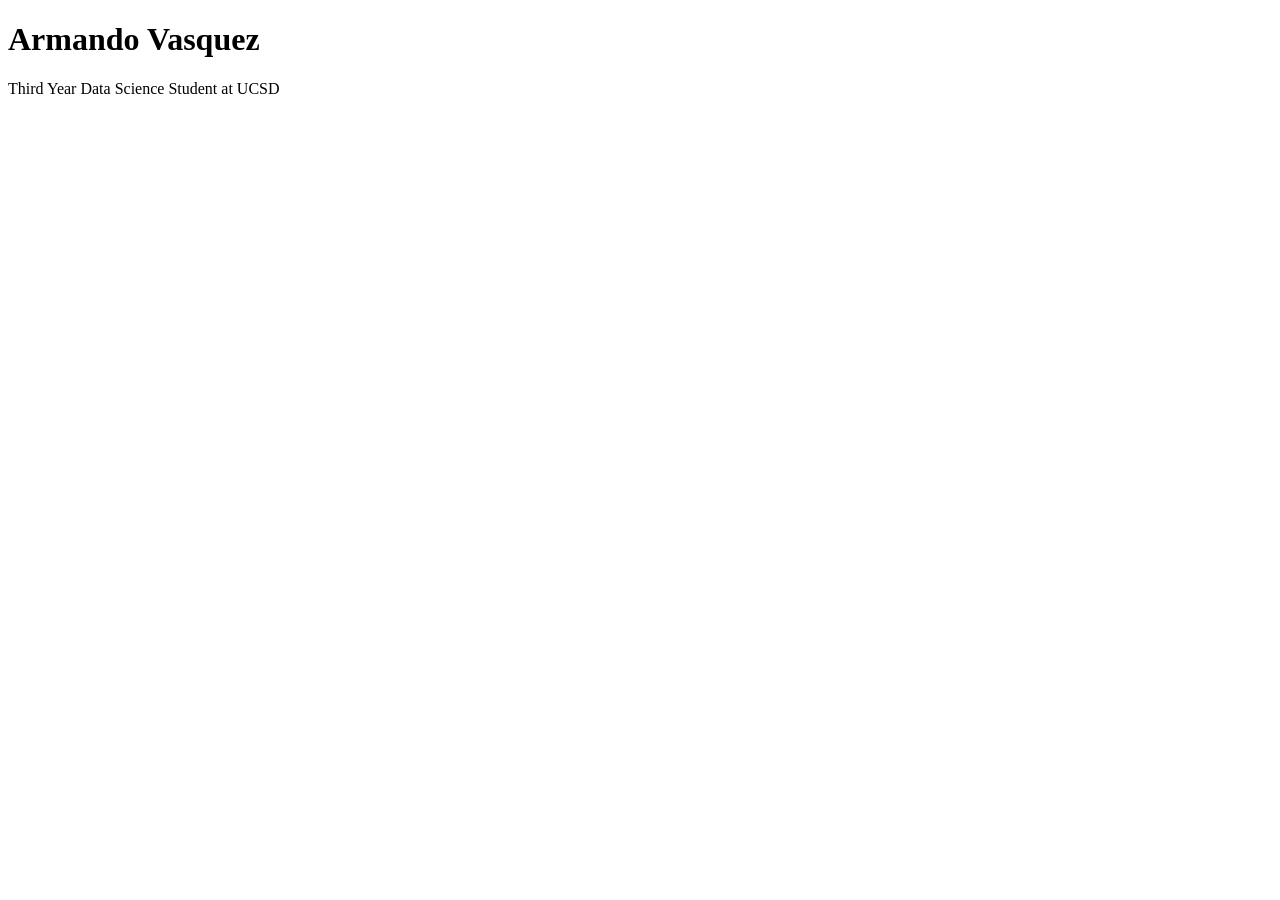
==== index.html @ a0787f5e "Create index.html Created index.html" ====
<!DOCTYPE html>
<html lang="en">
<head>
    <meta charset="UTF-8">
    <meta name="viewport" content="width=device-width, initial-scale=1.0">
    <title>Armando Vasquez: Personal site and portfolio</title>
</head>
<body>
    <h1>Armando Vasquez</h1>
    <p>Third Year Data Science Student at UCSD</p>
</body>
</html>
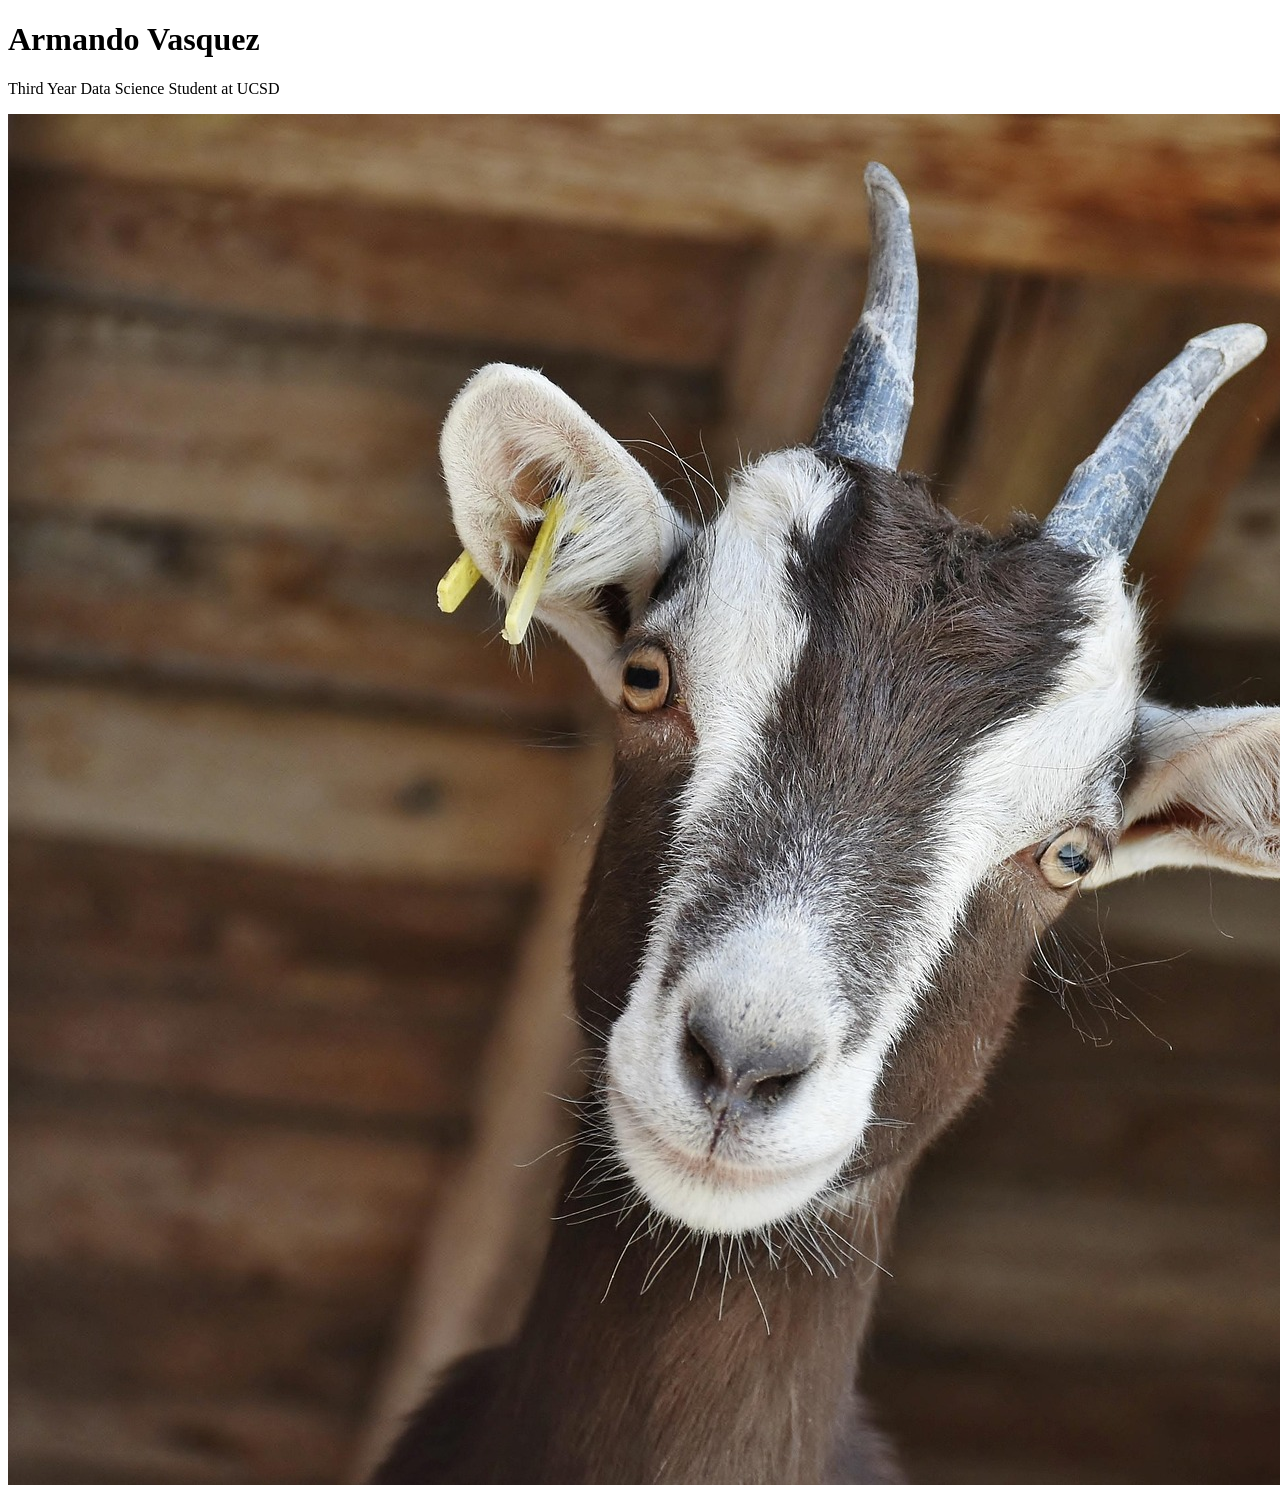
==== commit 84b79291: "create images" ====
--- a/index.html
+++ b/index.html
@@ -8,5 +8,6 @@
 <body>
     <h1>Armando Vasquez</h1>
     <p>Third Year Data Science Student at UCSD</p>
+    <img src="images/goatpicture.jpg" alt="Picture of smiling goat">
 </body>
 </html>
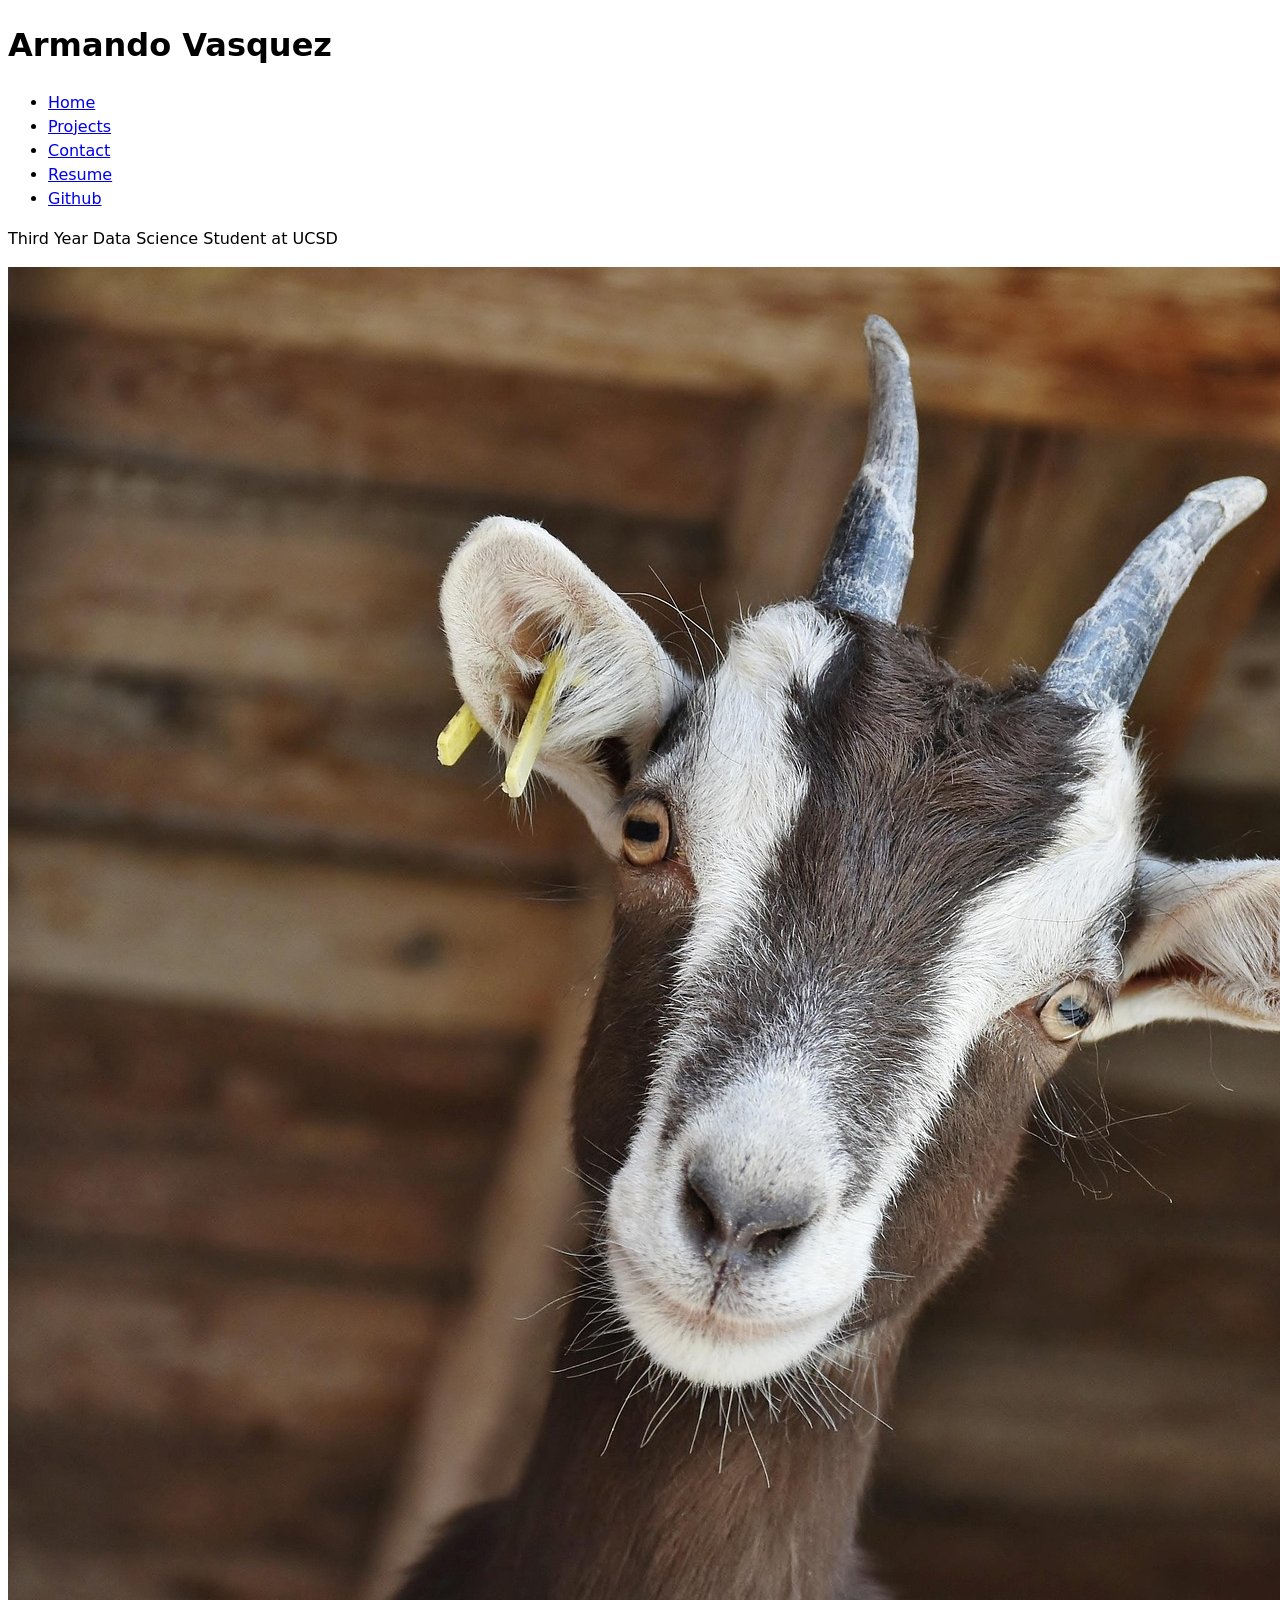
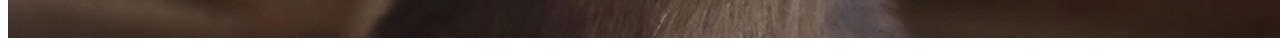
==== commit 205dbdce: "update pages" ====
--- a/index.html
+++ b/index.html
@@ -4,9 +4,19 @@
     <meta charset="UTF-8">
     <meta name="viewport" content="width=device-width, initial-scale=1.0">
     <title>Armando Vasquez: Personal site and portfolio</title>
+    <link rel="stylesheet" href="style.css">
 </head>
 <body>
     <h1>Armando Vasquez</h1>
+    <nav>
+        <ul>
+        <li><a href="index.html">Home</a></li>
+        <li><a href="projects/index.html">Projects</a></li>
+        <li><a href="contact/index.html">Contact</a></li>
+        <li><a href="resume/index.html">Resume</a></li>
+        <li><a href="https://github.com/armando2006vz" target="_blank">Github</a></li>
+        </ul>   
+    </nav>
     <p>Third Year Data Science Student at UCSD</p>
     <img src="images/goatpicture.jpg" alt="Picture of smiling goat">
 </body>
--- a/style.css
+++ b/style.css
@@ -0,0 +1,9 @@
+body {
+  /* Set line height to 1.5 times the font size
+	   and use the OS’s UI font as the website font
+	 */
+  font: 100%/1.5 system-ui;
+}
+header {
+      text-align: center;
+}
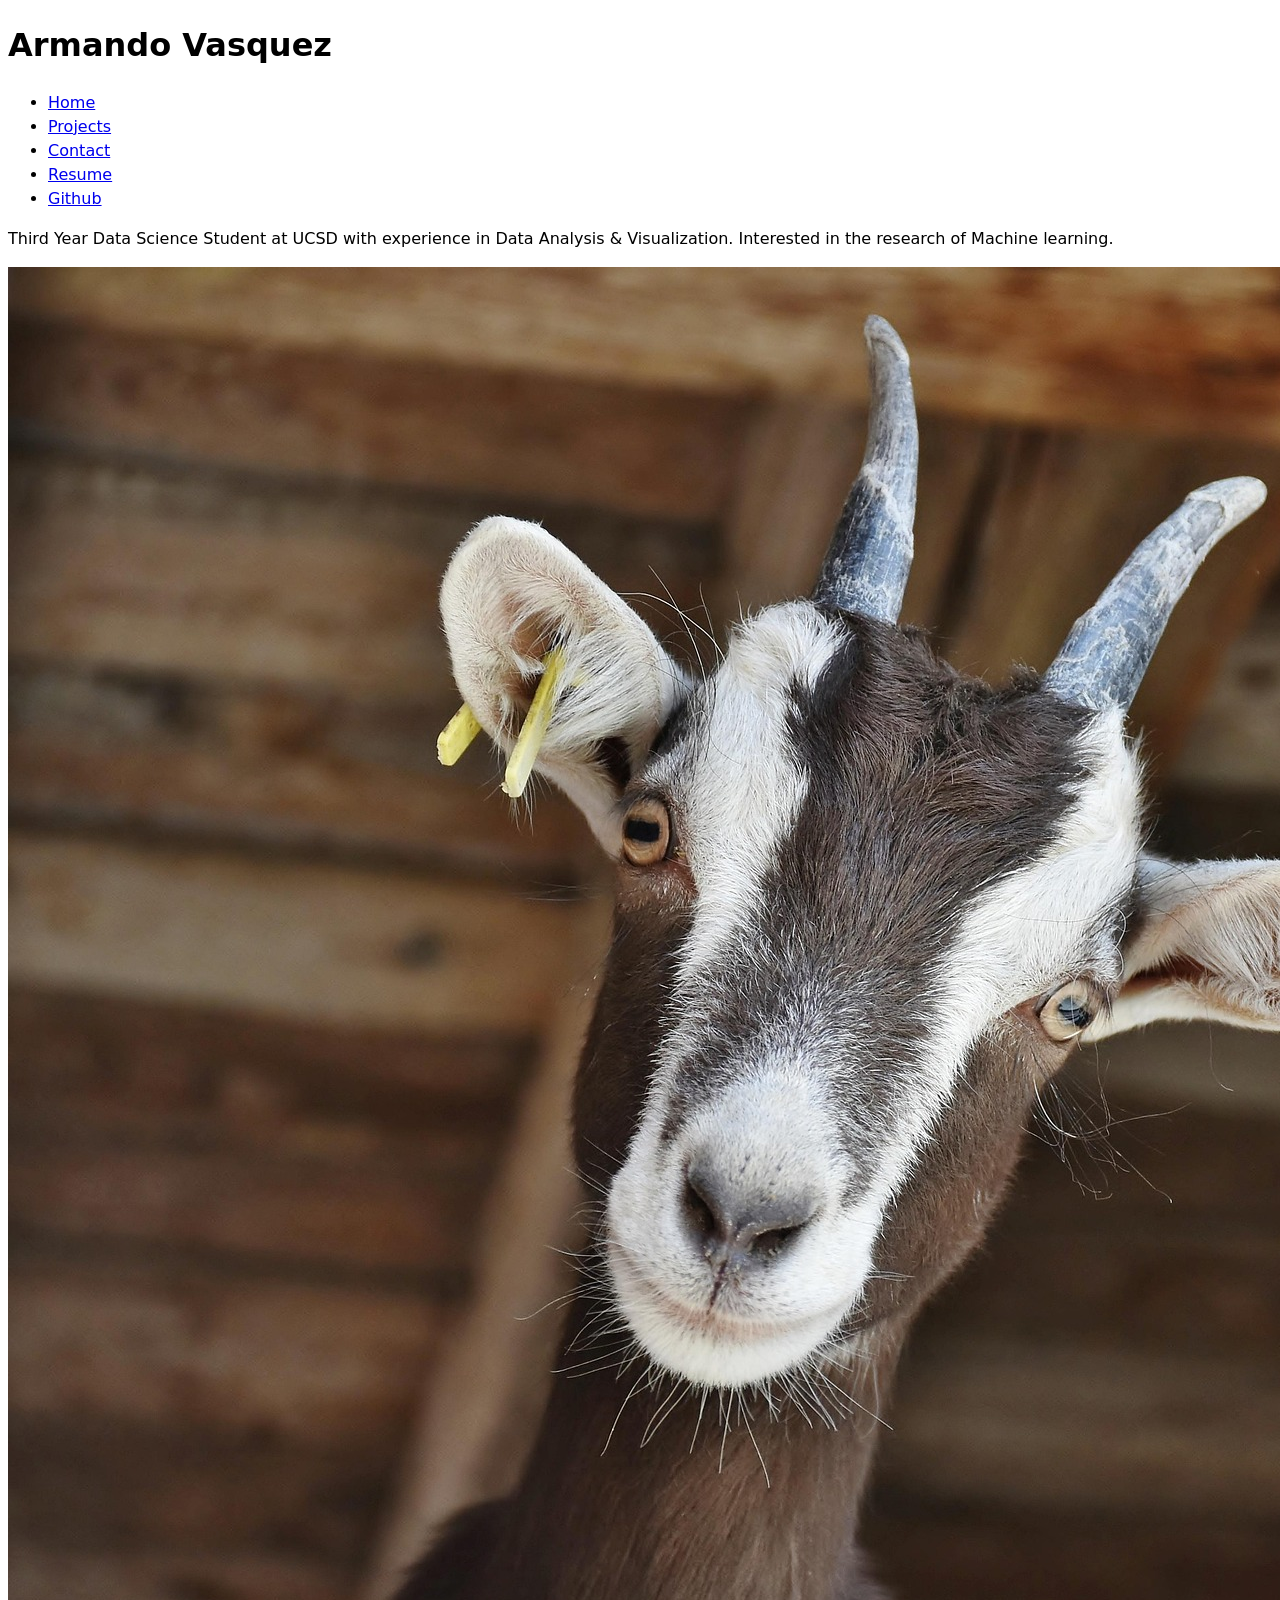
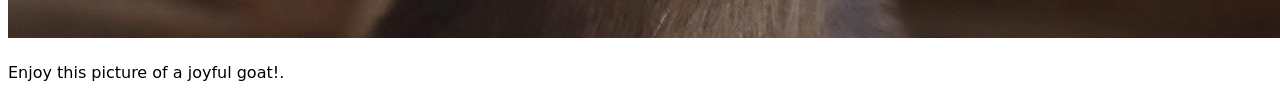
==== commit 7337ae69: "Update index.html" ====
--- a/index.html
+++ b/index.html
@@ -17,7 +17,9 @@
         <li><a href="https://github.com/armando2006vz" target="_blank">Github</a></li>
         </ul>   
     </nav>
-    <p>Third Year Data Science Student at UCSD</p>
+    <p>Third Year Data Science Student at UCSD with experience in Data Analysis & Visualization. Interested in the research of Machine learning.</p>
     <img src="images/goatpicture.jpg" alt="Picture of smiling goat">
+    <p>Enjoy this picture of a joyful goat!.</p>
+
 </body>
 </html>
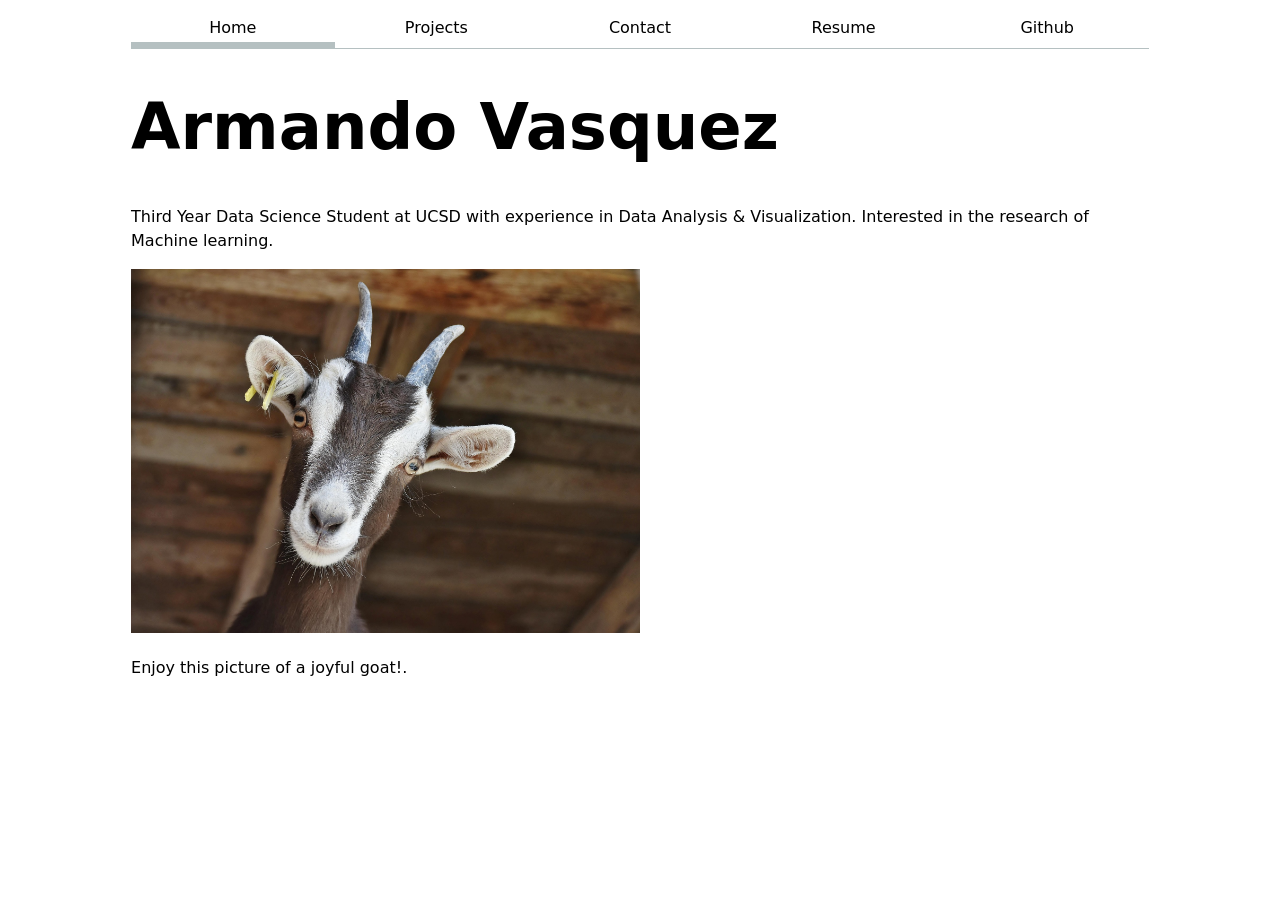
==== commit b3513442: "Lab 2 page Updates" ====
--- a/index.html
+++ b/index.html
@@ -7,16 +7,16 @@
     <link rel="stylesheet" href="style.css">
 </head>
 <body>
-    <h1>Armando Vasquez</h1>
     <nav>
         <ul>
-        <li><a href="index.html">Home</a></li>
+        <li><a href="index.html" class="current">Home</a></li>
         <li><a href="projects/index.html">Projects</a></li>
         <li><a href="contact/index.html">Contact</a></li>
         <li><a href="resume/index.html">Resume</a></li>
         <li><a href="https://github.com/armando2006vz" target="_blank">Github</a></li>
         </ul>   
     </nav>
+    <h1>Armando Vasquez</h1>
     <p>Third Year Data Science Student at UCSD with experience in Data Analysis & Visualization. Interested in the research of Machine learning.</p>
     <img src="images/goatpicture.jpg" alt="Picture of smiling goat">
     <p>Enjoy this picture of a joyful goat!.</p>
--- a/style.css
+++ b/style.css
@@ -3,7 +3,125 @@
 	   and use the OS’s UI font as the website font
 	 */
   font: 100%/1.5 system-ui;
+  max-width: 100ch;
+  margin-inline: max(1em, (100% - 100ch) / 2);
 }
 header {
       text-align: center;
-}+}
+
+header h2 {
+  font-size: 250%;
+  margin-bottom: 0.2em;
+}
+
+img {
+  max-width: 50%;
+}
+
+nav ul {
+  display: contents;
+}
+
+nav li {
+  display: contents;
+}
+
+nav {
+  display: flex;
+  border-bottom: 1px solid oklch(80% 3% 200);
+}
+
+nav a {
+  text-decoration: none;
+  color: inherit;
+  text-align: center;
+  padding: 0.5em;
+  flex: 1;
+}
+
+nav a.current {
+  border-bottom: 0.4em solid oklch(80% 3% 200);
+  padding-bottom: 0.1em;
+}
+
+nav a:hover{
+  border-bottom: 0.4em solid var(--color-accent);
+  background-color: oklch(from var(--color-accent) 95% 5% h);
+}
+
+html {
+  --color-accent: oklch(65% 50% 0);
+  accent-color: var(--color-accent);
+}
+
+input,
+textarea,
+button {
+  font: inherit;
+}
+
+form {
+  display: grid;
+  grid-template-columns: auto 1fr;
+  gap: 1em;
+}
+
+form label {
+  display: grid;
+  grid-template-columns: subgrid;
+  grid-column: 1 / -1;
+}
+
+form button {
+  grid-column: 1 / -1;
+}
+
+.projects{
+  display: grid;
+  grid-template-columns: repeat(auto-fill, minmax(15em, 1fr));
+  gap: 1em;
+}
+
+.projects article {
+  grid-template-rows: subgrid;
+  grid-row: span 3;
+}
+
+.projects h2 {
+  margin: 0;
+}
+
+.projects img {
+  max-width: 100%;
+}
+
+h1{
+  font-size: 400%;
+}
+
+h1,
+h2,
+h3,
+h4,
+h5,
+h6 {
+  line-height: 1.1;
+  text-wrap: balance;
+}
+
+section h2 {
+  border-bottom: 2px solid var(--color-accent);
+  padding-bottom: 0.2em;
+}
+
+section {
+  margin-block: 2em;
+}
+
+section article h3 {
+  margin-bottom: 0.2em;
+}
+
+time {
+  font-style: italic;}
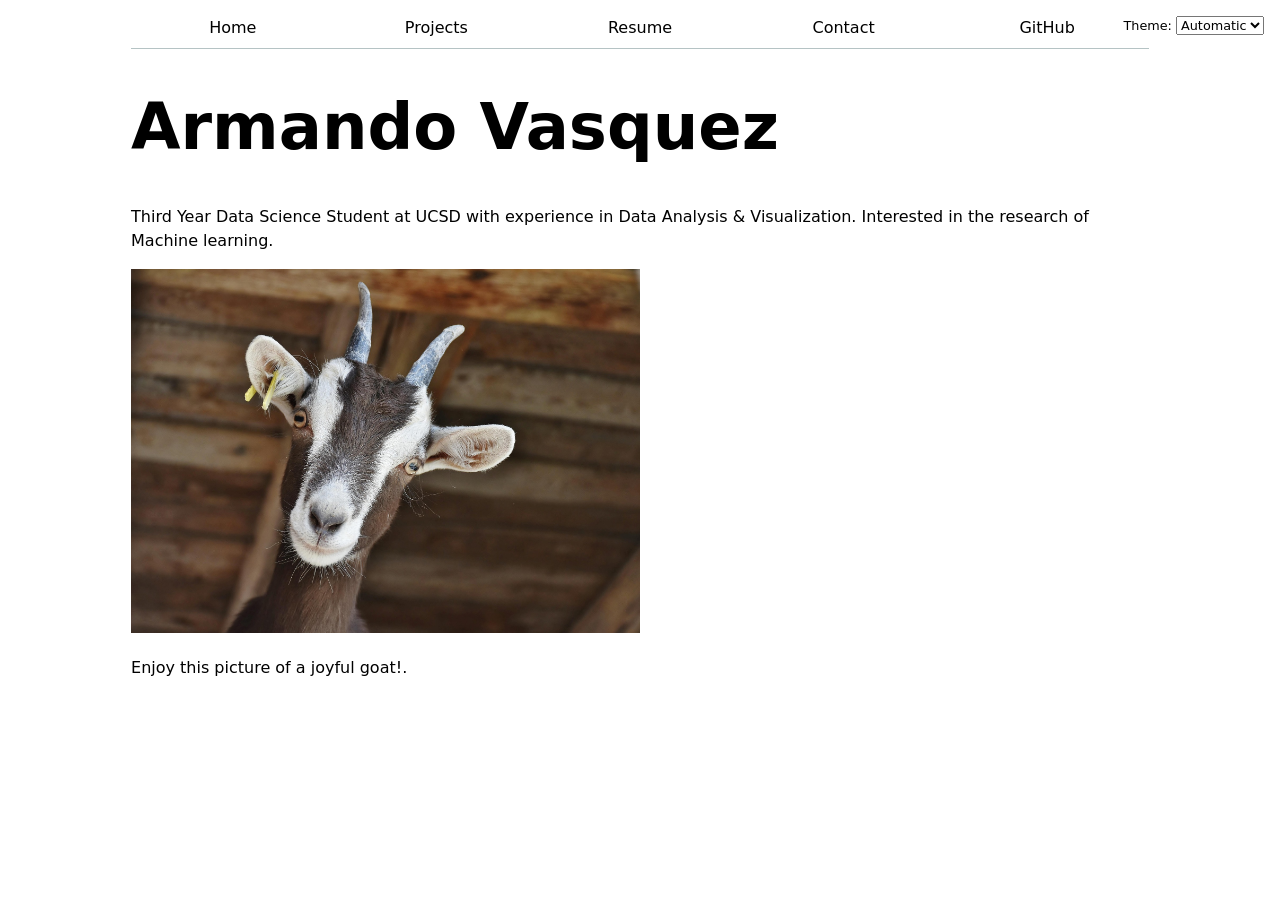
==== commit 97c77207: "Lab3 updates" ====
--- a/index.html
+++ b/index.html
@@ -6,16 +6,9 @@
     <title>Armando Vasquez: Personal site and portfolio</title>
     <link rel="stylesheet" href="style.css">
 </head>
+<script type="module" src="global.js"></script>
 <body>
-    <nav>
-        <ul>
-        <li><a href="index.html" class="current">Home</a></li>
-        <li><a href="projects/index.html">Projects</a></li>
-        <li><a href="contact/index.html">Contact</a></li>
-        <li><a href="resume/index.html">Resume</a></li>
-        <li><a href="https://github.com/armando2006vz" target="_blank">Github</a></li>
-        </ul>   
-    </nav>
+    
     <h1>Armando Vasquez</h1>
     <p>Third Year Data Science Student at UCSD with experience in Data Analysis & Visualization. Interested in the research of Machine learning.</p>
     <img src="images/goatpicture.jpg" alt="Picture of smiling goat">
--- a/style.css
+++ b/style.css
@@ -1,3 +1,7 @@
+:root {
+  color-scheme: light dark;
+}
+
 body {
   /* Set line height to 1.5 times the font size
 	   and use the OS’s UI font as the website font
@@ -28,8 +32,10 @@
 }
 
 nav {
+  --border-color: oklch(50% 10% 200 / 40%);
   display: flex;
-  border-bottom: 1px solid oklch(80% 3% 200);
+    border-bottom: 1px solid var(--border-color);
+
 }
 
 nav a {
@@ -41,13 +47,13 @@
 }
 
 nav a.current {
-  border-bottom: 0.4em solid oklch(80% 3% 200);
+  border-bottom: 0.4em solid var(--border-color);
   padding-bottom: 0.1em;
 }
 
 nav a:hover{
   border-bottom: 0.4em solid var(--color-accent);
-  background-color: oklch(from var(--color-accent) 95% 5% h);
+  background-color: color-mix(in oklch, var(--color-accent), canvas 85%);
 }
 
 html {
@@ -124,4 +130,15 @@
 }
 
 time {
-  font-style: italic;}+  font-style: italic;}
+
+.color-scheme {
+  position: absolute;
+  top: 1rem;
+  right: 1rem;
+  font-size: 80%;
+}
+
+.color-scheme select {
+  font: inherit;
+}
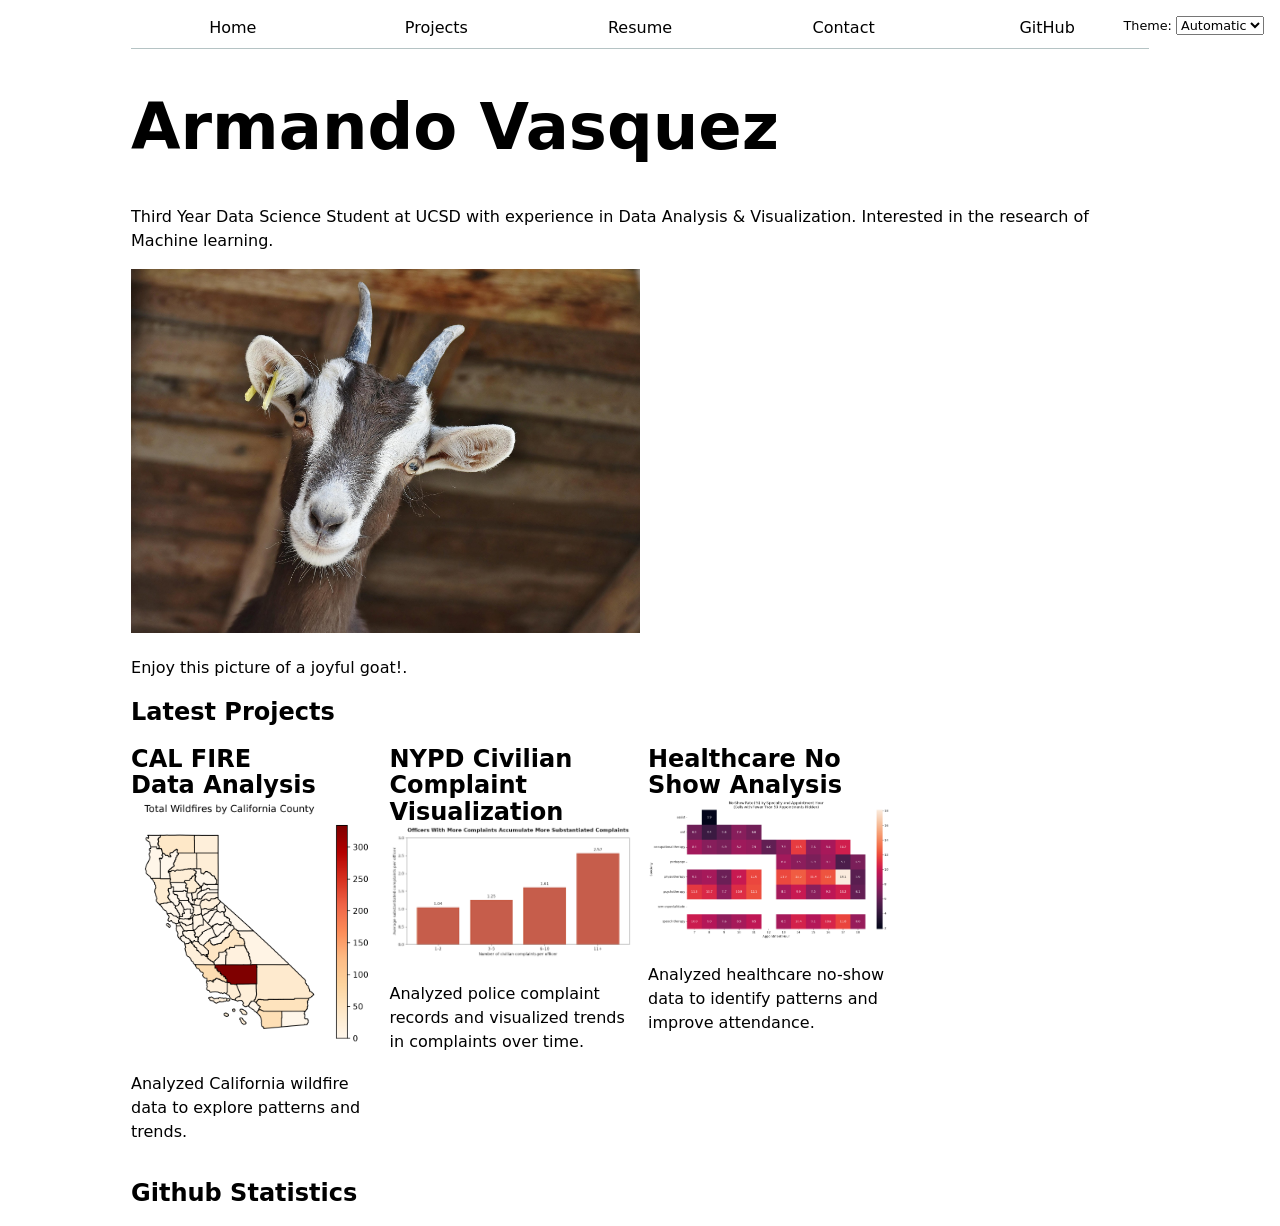
==== commit 0c00b5e4: "lab4 updates" ====
--- a/index.html
+++ b/index.html
@@ -5,8 +5,8 @@
     <meta name="viewport" content="width=device-width, initial-scale=1.0">
     <title>Armando Vasquez: Personal site and portfolio</title>
     <link rel="stylesheet" href="style.css">
+    <script type="module" src="global.js"></script>
 </head>
-<script type="module" src="global.js"></script>
 <body>
     
     <h1>Armando Vasquez</h1>
@@ -14,5 +14,13 @@
     <img src="images/goatpicture.jpg" alt="Picture of smiling goat">
     <p>Enjoy this picture of a joyful goat!.</p>
 
+    <h2>Latest Projects</h2>
+    <div class="projects"></div>
+
+    <h2>Github Statistics </h2>
+    <div id="profile-stats"></div>
+
+
+<script src="index.js" type="module" defer></script>
 </body>
 </html>
--- a/style.css
+++ b/style.css
@@ -141,4 +141,22 @@
 
 .color-scheme select {
   font: inherit;
+}
+
+#profile-stats dl {
+  display: grid;
+  grid-template-columns: repeat(4, 1fr);
+}
+
+#profile-stats dt {
+  grid-row: 1;
+  color:grey;
+  text-transform: uppercase;
+  font-size: 80%;
+}
+
+#profile-stats dd {
+  grid-row: 2;
+  margin: 0;
+  font-size: 120%;
 }
